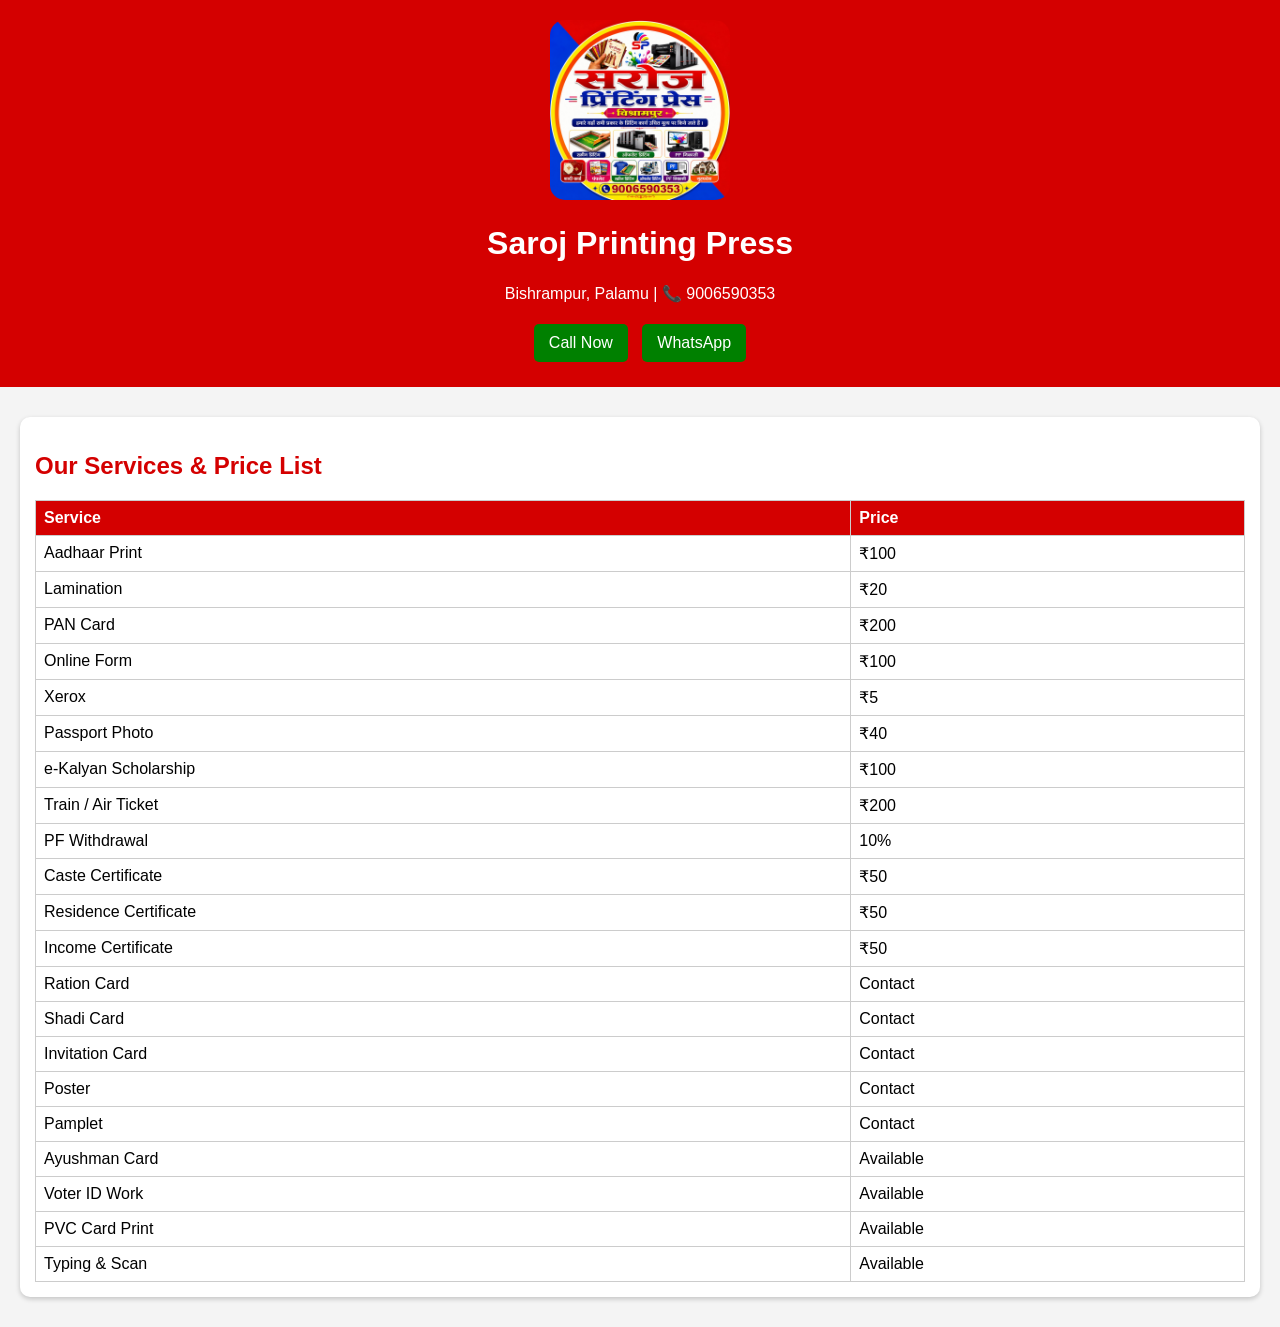
==== index.html @ 0d1f0d41 "Add files via upload" ====
<!DOCTYPE html>
<html>
<head>
<meta charset="UTF-8">
<meta name="viewport" content="width=device-width, initial-scale=1.0">
<title>Saroj Printing Press</title>
<style>
body{font-family:Arial;margin:0;background:#f4f4f4}
header{background:#d40000;color:white;text-align:center;padding:20px}
.logo{width:180px;border-radius:15px}
.container{padding:20px}
.card{background:white;padding:15px;border-radius:10px;margin:10px 0;box-shadow:0 2px 5px rgba(0,0,0,.2)}
h2{color:#d40000}
.btn{display:inline-block;padding:10px 15px;margin:5px;background:#008000;color:white;text-decoration:none;border-radius:5px}
table{width:100%;border-collapse:collapse}
th,td{border:1px solid #ccc;padding:8px;text-align:left}
th{background:#d40000;color:white}
</style>
</head>
<body>
<header>
<img src="logo.png" class="logo">
<h1>Saroj Printing Press</h1>
<p>Bishrampur, Palamu | 📞 9006590353</p>
<a class="btn" href="tel:9006590353">Call Now</a>
<a class="btn" href="https://wa.me/919006590353">WhatsApp</a>
</header>

<div class="container">
<div class="card">
<h2>Our Services & Price List</h2>
<table>
<tr><th>Service</th><th>Price</th></tr>
<tr><td>Aadhaar Print</td><td>₹100</td></tr>
<tr><td>Lamination</td><td>₹20</td></tr>
<tr><td>PAN Card</td><td>₹200</td></tr>
<tr><td>Online Form</td><td>₹100</td></tr>
<tr><td>Xerox</td><td>₹5</td></tr>
<tr><td>Passport Photo</td><td>₹40</td></tr>
<tr><td>e-Kalyan Scholarship</td><td>₹100</td></tr>
<tr><td>Train / Air Ticket</td><td>₹200</td></tr>
<tr><td>PF Withdrawal</td><td>10%</td></tr>
<tr><td>Caste Certificate</td><td>₹50</td></tr>
<tr><td>Residence Certificate</td><td>₹50</td></tr>
<tr><td>Income Certificate</td><td>₹50</td></tr>
<tr><td>Ration Card</td><td>Contact</td></tr>
<tr><td>Shadi Card</td><td>Contact</td></tr>
<tr><td>Invitation Card</td><td>Contact</td></tr>
<tr><td>Poster</td><td>Contact</td></tr>
<tr><td>Pamplet</td><td>Contact</td></tr>
<tr><td>Ayushman Card</td><td>Available</td></tr>
<tr><td>Voter ID Work</td><td>Available</td></tr>
<tr><td>PVC Card Print</td><td>Available</td></tr>
<tr><td>Typing & Scan</td><td>Available</td></tr>
</table>
</div>
</div>
</body>
</html>
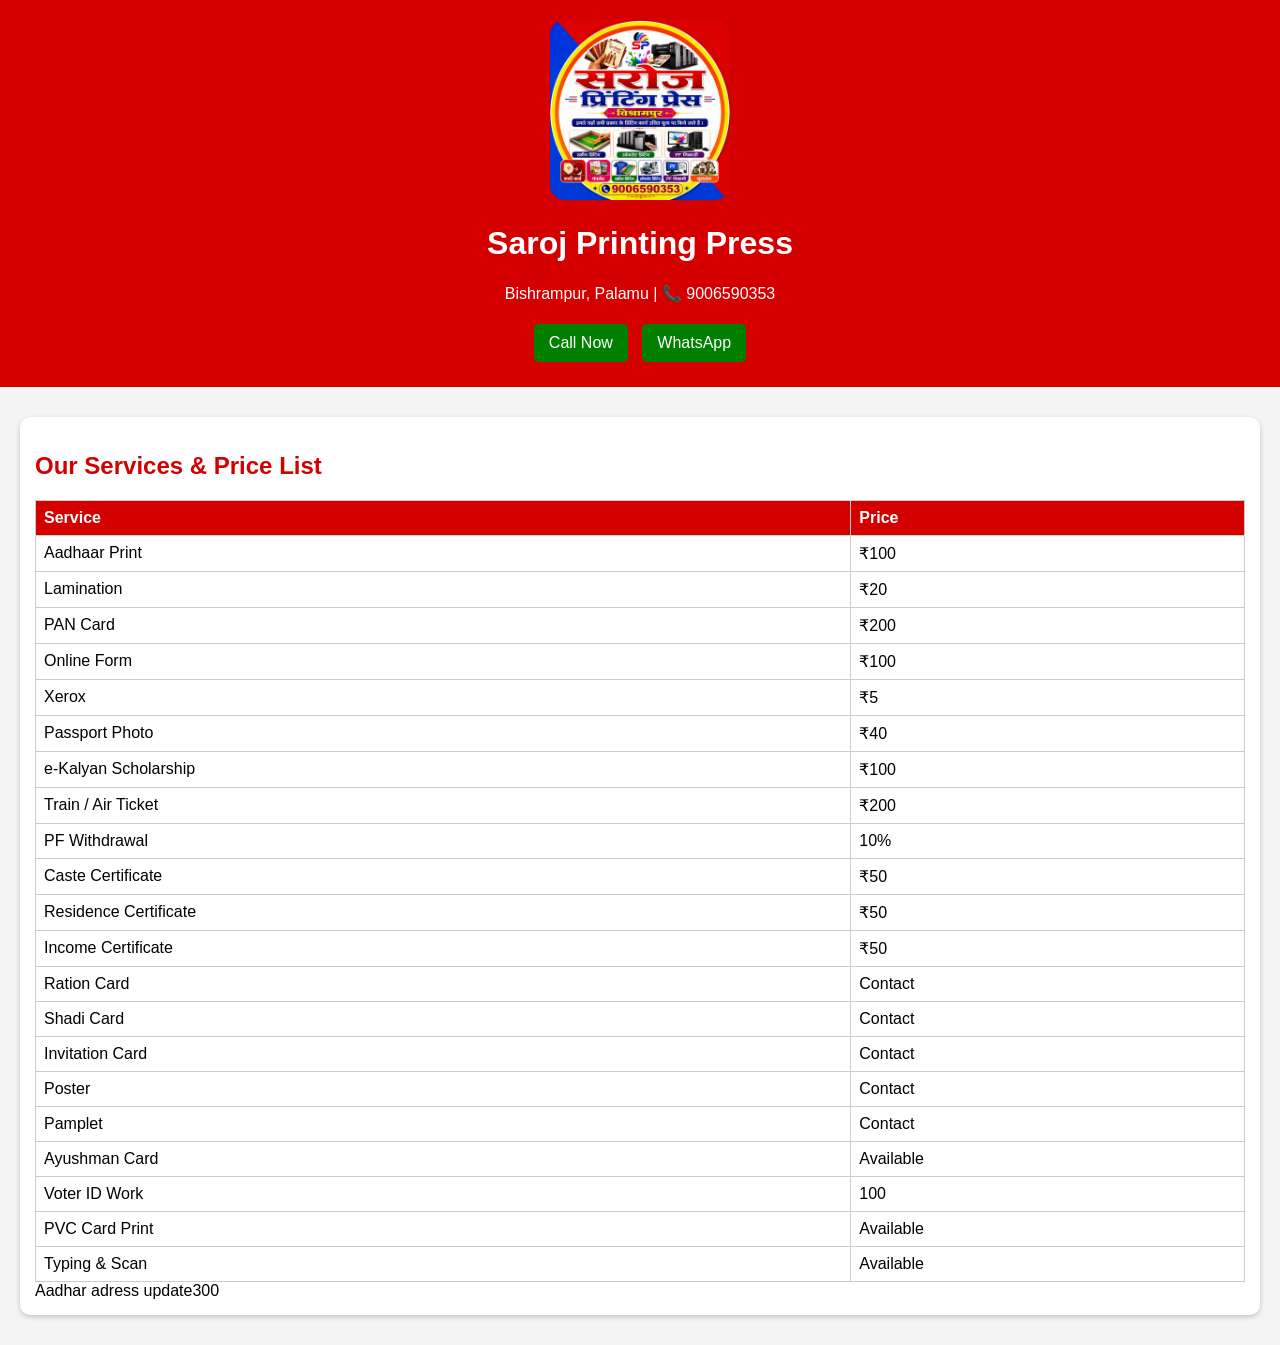
==== commit 76169184: "Update index.html" ====
--- a/index.html
+++ b/index.html
@@ -50,10 +50,10 @@
 <tr><td>Poster</td><td>Contact</td></tr>
 <tr><td>Pamplet</td><td>Contact</td></tr>
 <tr><td>Ayushman Card</td><td>Available</td></tr>
-<tr><td>Voter ID Work</td><td>Available</td></tr>
+<tr><td>Voter ID Work</td><td>100</td></tr>
 <tr><td>PVC Card Print</td><td>Available</td></tr>
 <tr><td>Typing & Scan</td><td>Available</td></tr>
-</table>
+</table>Aadhar adress update</td><td>300</td></tr> 
 </div>
 </div>
 </body>
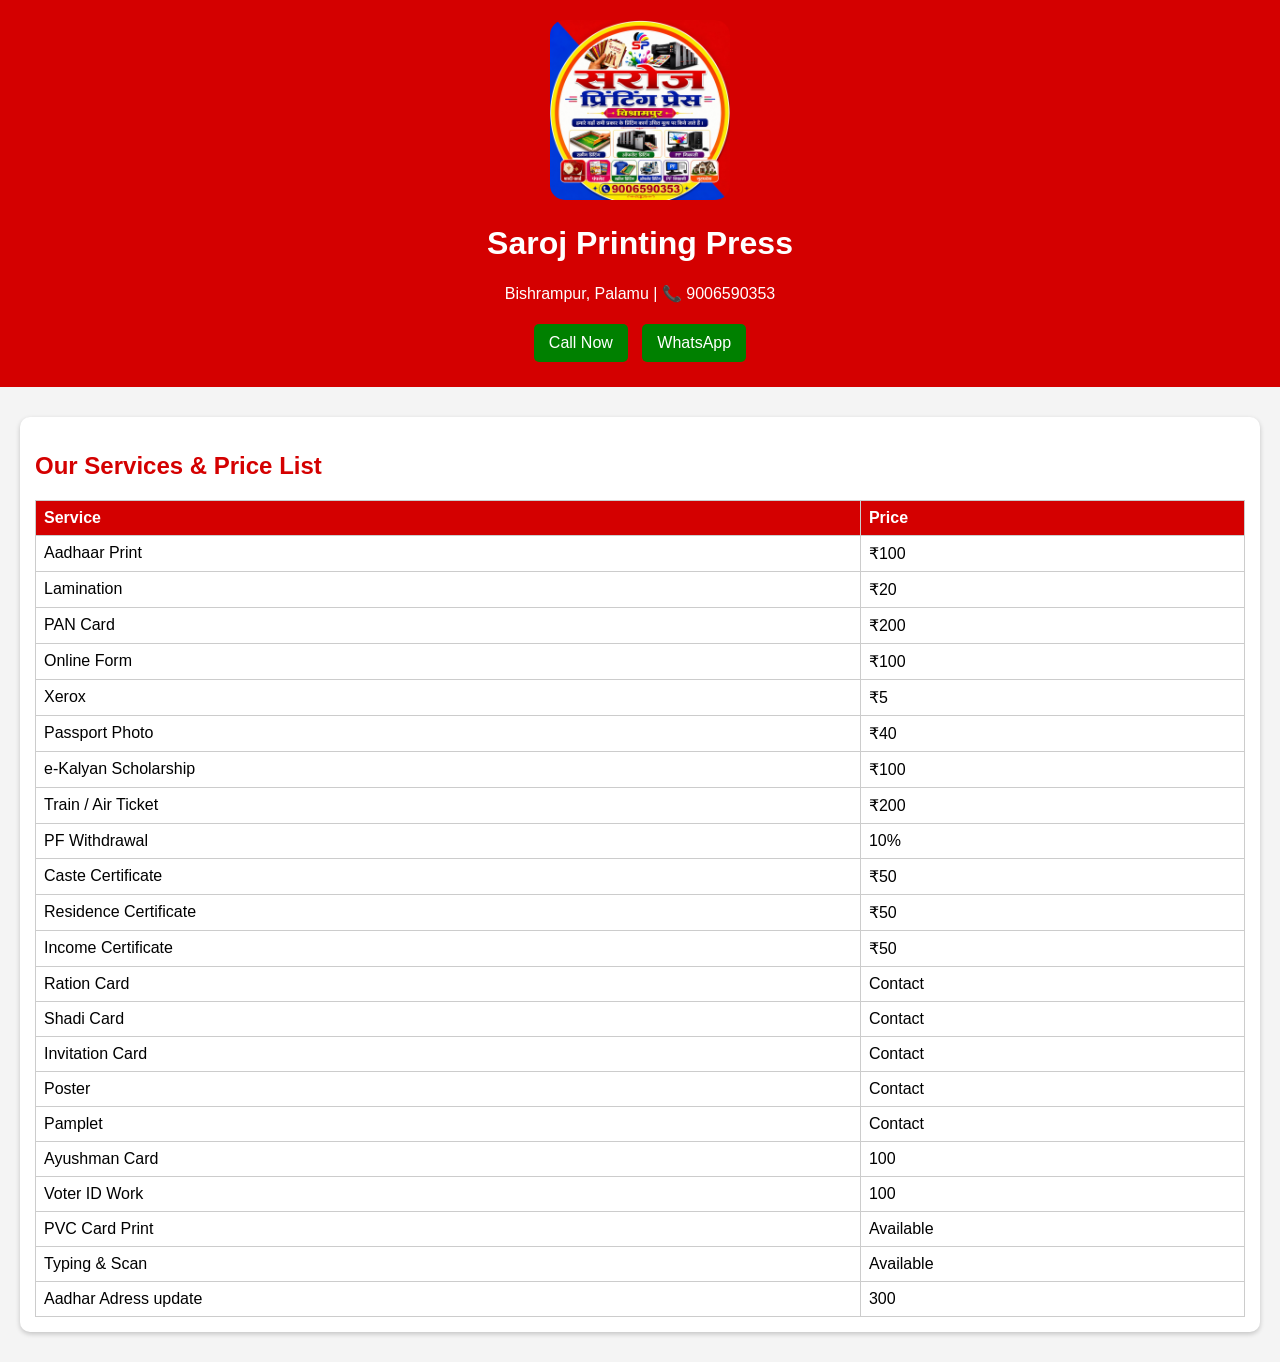
==== commit f1a7db66: "Update index.html" ====
--- a/index.html
+++ b/index.html
@@ -49,11 +49,11 @@
 <tr><td>Invitation Card</td><td>Contact</td></tr>
 <tr><td>Poster</td><td>Contact</td></tr>
 <tr><td>Pamplet</td><td>Contact</td></tr>
-<tr><td>Ayushman Card</td><td>Available</td></tr>
+<tr><td>Ayushman Card</td><td>100</td></tr>
 <tr><td>Voter ID Work</td><td>100</td></tr>
 <tr><td>PVC Card Print</td><td>Available</td></tr>
 <tr><td>Typing & Scan</td><td>Available</td></tr>
-</table>Aadhar adress update</td><td>300</td></tr> 
+<tr><td>Aadhar Adress update</td><td>300</td></tr> 
 </div>
 </div>
 </body>
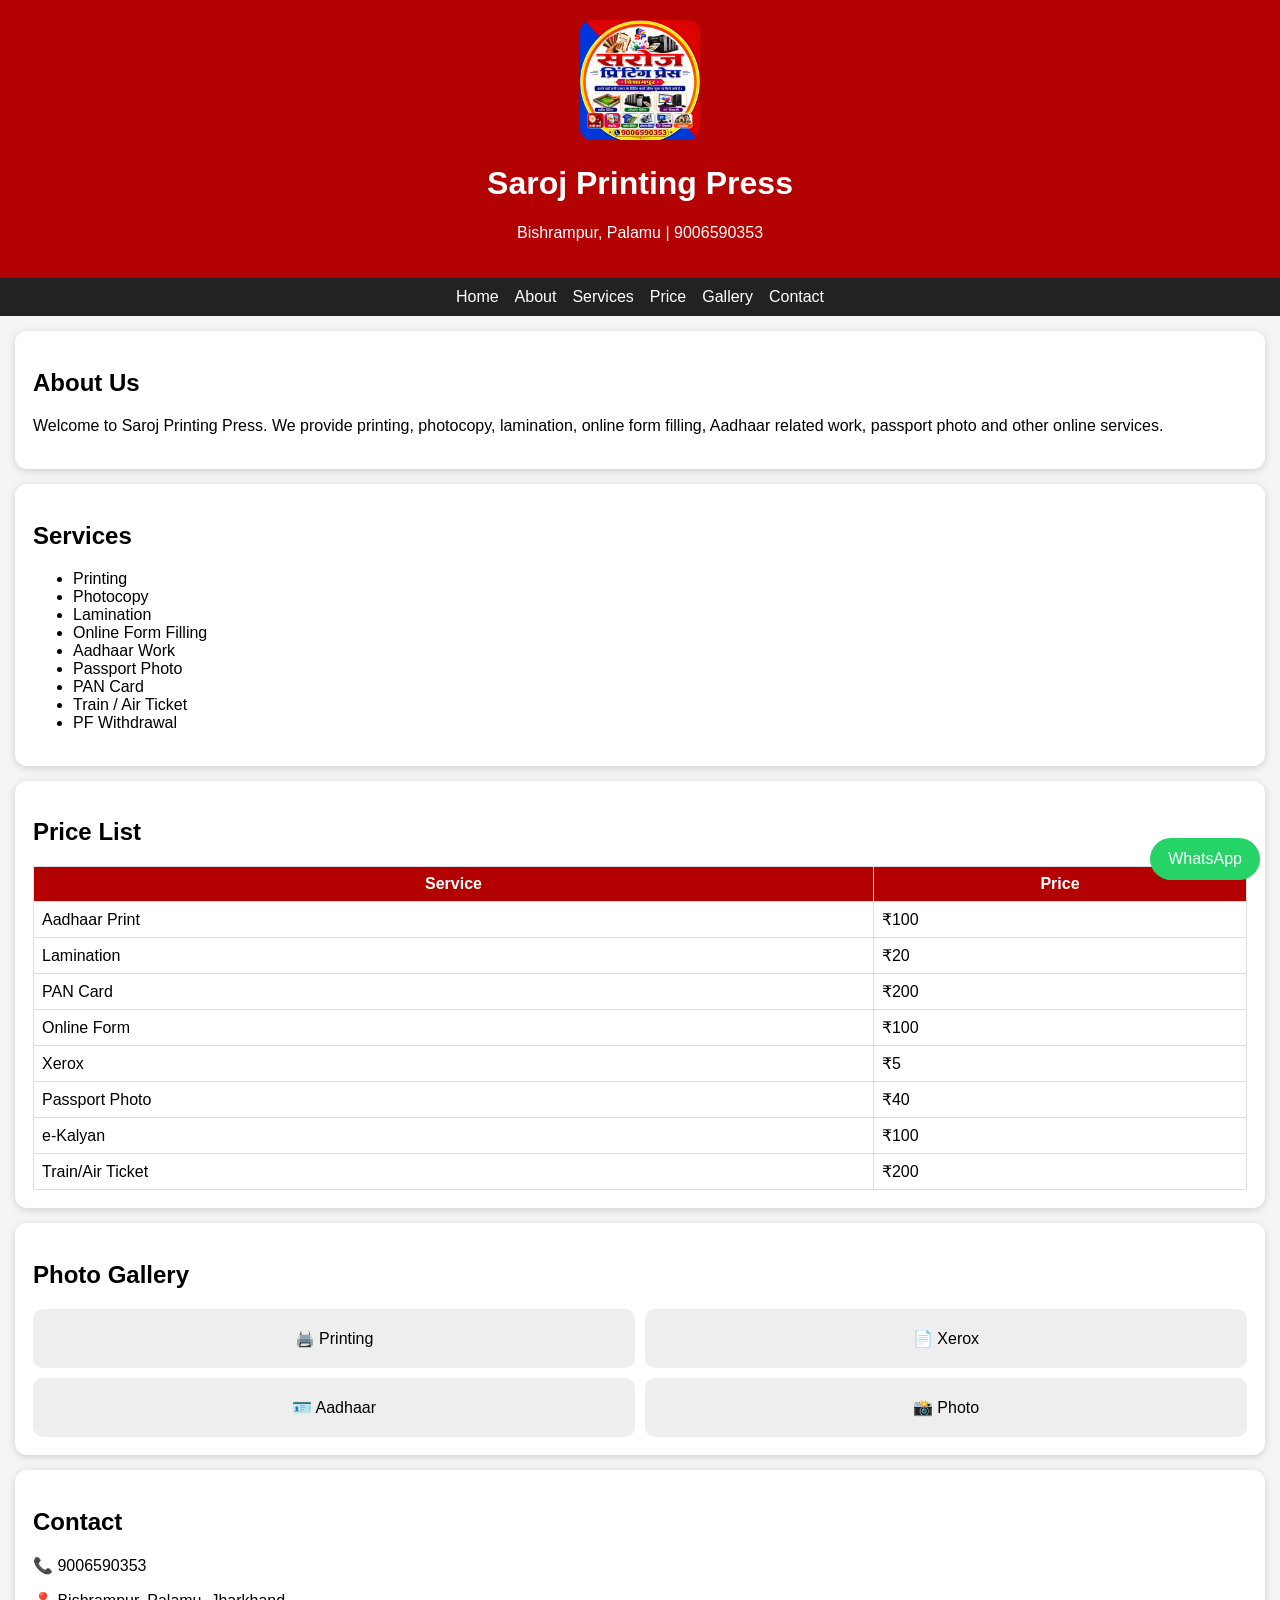
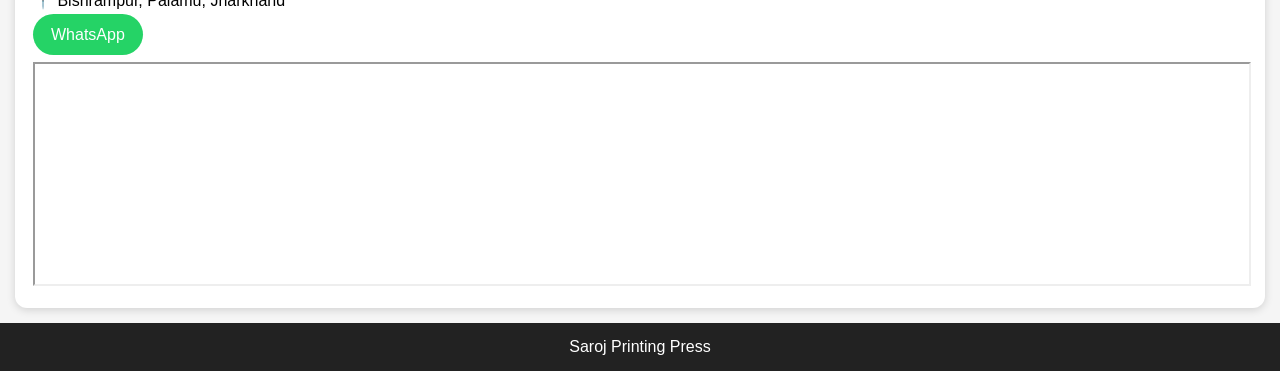
==== commit b5588ca9: "Add files via upload" ====
--- a/index.html
+++ b/index.html
@@ -1,60 +1,26 @@
-
 <!DOCTYPE html>
-<html>
-<head>
-<meta charset="UTF-8">
-<meta name="viewport" content="width=device-width, initial-scale=1.0">
+<html><head><meta charset="UTF-8"><meta name="viewport" content="width=device-width, initial-scale=1.0">
 <title>Saroj Printing Press</title>
 <style>
-body{font-family:Arial;margin:0;background:#f4f4f4}
-header{background:#d40000;color:white;text-align:center;padding:20px}
-.logo{width:180px;border-radius:15px}
-.container{padding:20px}
-.card{background:white;padding:15px;border-radius:10px;margin:10px 0;box-shadow:0 2px 5px rgba(0,0,0,.2)}
-h2{color:#d40000}
-.btn{display:inline-block;padding:10px 15px;margin:5px;background:#008000;color:white;text-decoration:none;border-radius:5px}
-table{width:100%;border-collapse:collapse}
-th,td{border:1px solid #ccc;padding:8px;text-align:left}
-th{background:#d40000;color:white}
-</style>
-</head>
-<body>
-<header>
-<img src="logo.png" class="logo">
-<h1>Saroj Printing Press</h1>
-<p>Bishrampur, Palamu | 📞 9006590353</p>
-<a class="btn" href="tel:9006590353">Call Now</a>
-<a class="btn" href="https://wa.me/919006590353">WhatsApp</a>
-</header>
-
-<div class="container">
-<div class="card">
-<h2>Our Services & Price List</h2>
-<table>
-<tr><th>Service</th><th>Price</th></tr>
-<tr><td>Aadhaar Print</td><td>₹100</td></tr>
-<tr><td>Lamination</td><td>₹20</td></tr>
-<tr><td>PAN Card</td><td>₹200</td></tr>
-<tr><td>Online Form</td><td>₹100</td></tr>
-<tr><td>Xerox</td><td>₹5</td></tr>
-<tr><td>Passport Photo</td><td>₹40</td></tr>
-<tr><td>e-Kalyan Scholarship</td><td>₹100</td></tr>
-<tr><td>Train / Air Ticket</td><td>₹200</td></tr>
-<tr><td>PF Withdrawal</td><td>10%</td></tr>
-<tr><td>Caste Certificate</td><td>₹50</td></tr>
-<tr><td>Residence Certificate</td><td>₹50</td></tr>
-<tr><td>Income Certificate</td><td>₹50</td></tr>
-<tr><td>Ration Card</td><td>Contact</td></tr>
-<tr><td>Shadi Card</td><td>Contact</td></tr>
-<tr><td>Invitation Card</td><td>Contact</td></tr>
-<tr><td>Poster</td><td>Contact</td></tr>
-<tr><td>Pamplet</td><td>Contact</td></tr>
-<tr><td>Ayushman Card</td><td>100</td></tr>
-<tr><td>Voter ID Work</td><td>100</td></tr>
-<tr><td>PVC Card Print</td><td>Available</td></tr>
-<tr><td>Typing & Scan</td><td>Available</td></tr>
-<tr><td>Aadhar Adress update</td><td>300</td></tr> 
-</div>
-</div>
-</body>
-</html>
+body{font-family:Arial;margin:0;background:#f5f5f5}header{background:#b30000;color:#fff;text-align:center;padding:20px}
+header img{width:120px;border-radius:12px}nav{background:#222;padding:10px;text-align:center}
+nav a{color:#fff;text-decoration:none;margin:8px}.card{background:#fff;padding:18px;border-radius:12px;margin:15px;box-shadow:0 2px 8px rgba(0,0,0,.15)}
+table{width:100%;border-collapse:collapse}th,td{border:1px solid #ddd;padding:8px}th{background:#b30000;color:#fff}
+.gallery{display:grid;grid-template-columns:repeat(2,1fr);gap:10px}.gallery div{background:#eee;padding:20px;border-radius:10px;text-align:center}
+.btn,.float{background:#25D366;color:#fff;text-decoration:none;padding:12px 18px;border-radius:25px}.float{position:fixed;right:20px;bottom:20px}
+footer{background:#222;color:#fff;text-align:center;padding:15px}
+</style></head><body>
+<header><img src="logo.png"><h1>Saroj Printing Press</h1><p>Bishrampur, Palamu | 9006590353</p></header>
+<nav><a href="#home">Home</a><a href="#about">About</a><a href="#services">Services</a><a href="#price">Price</a><a href="#gallery">Gallery</a><a href="#contact">Contact</a></nav>
+<div class="card" id="about"><h2>About Us</h2><p>Welcome to Saroj Printing Press. We provide printing, photocopy, lamination, online form filling, Aadhaar related work, passport photo and other online services.</p></div>
+<div class="card" id="services"><h2>Services</h2><ul><li>Printing</li><li>Photocopy</li><li>Lamination</li><li>Online Form Filling</li><li>Aadhaar Work</li><li>Passport Photo</li><li>PAN Card</li><li>Train / Air Ticket</li><li>PF Withdrawal</li></ul></div>
+<div class="card" id="price"><h2>Price List</h2>
+<table><tr><th>Service</th><th>Price</th></tr>
+<tr><td>Aadhaar Print</td><td>₹100</td></tr><tr><td>Lamination</td><td>₹20</td></tr>
+<tr><td>PAN Card</td><td>₹200</td></tr><tr><td>Online Form</td><td>₹100</td></tr>
+<tr><td>Xerox</td><td>₹5</td></tr><tr><td>Passport Photo</td><td>₹40</td></tr>
+<tr><td>e-Kalyan</td><td>₹100</td></tr><tr><td>Train/Air Ticket</td><td>₹200</td></tr></table></div>
+<div class="card" id="gallery"><h2>Photo Gallery</h2><div class="gallery"><div>🖨️ Printing</div><div>📄 Xerox</div><div>🪪 Aadhaar</div><div>📸 Photo</div></div></div>
+<div class="card" id="contact"><h2>Contact</h2><p>📞 9006590353</p><p>📍 Bishrampur, Palamu, Jharkhand</p><a class="btn" href="https://wa.me/919006590353">WhatsApp</a><br><br><iframe src="https://maps.google.com/maps?q=Bishrampur%20Palamu&t=&z=13&ie=UTF8&iwloc=&output=embed" width="100%" height="220"></iframe></div>
+<a class="float" href="https://wa.me/919006590353">WhatsApp</a>
+<footer>Saroj Printing Press</footer></body></html>
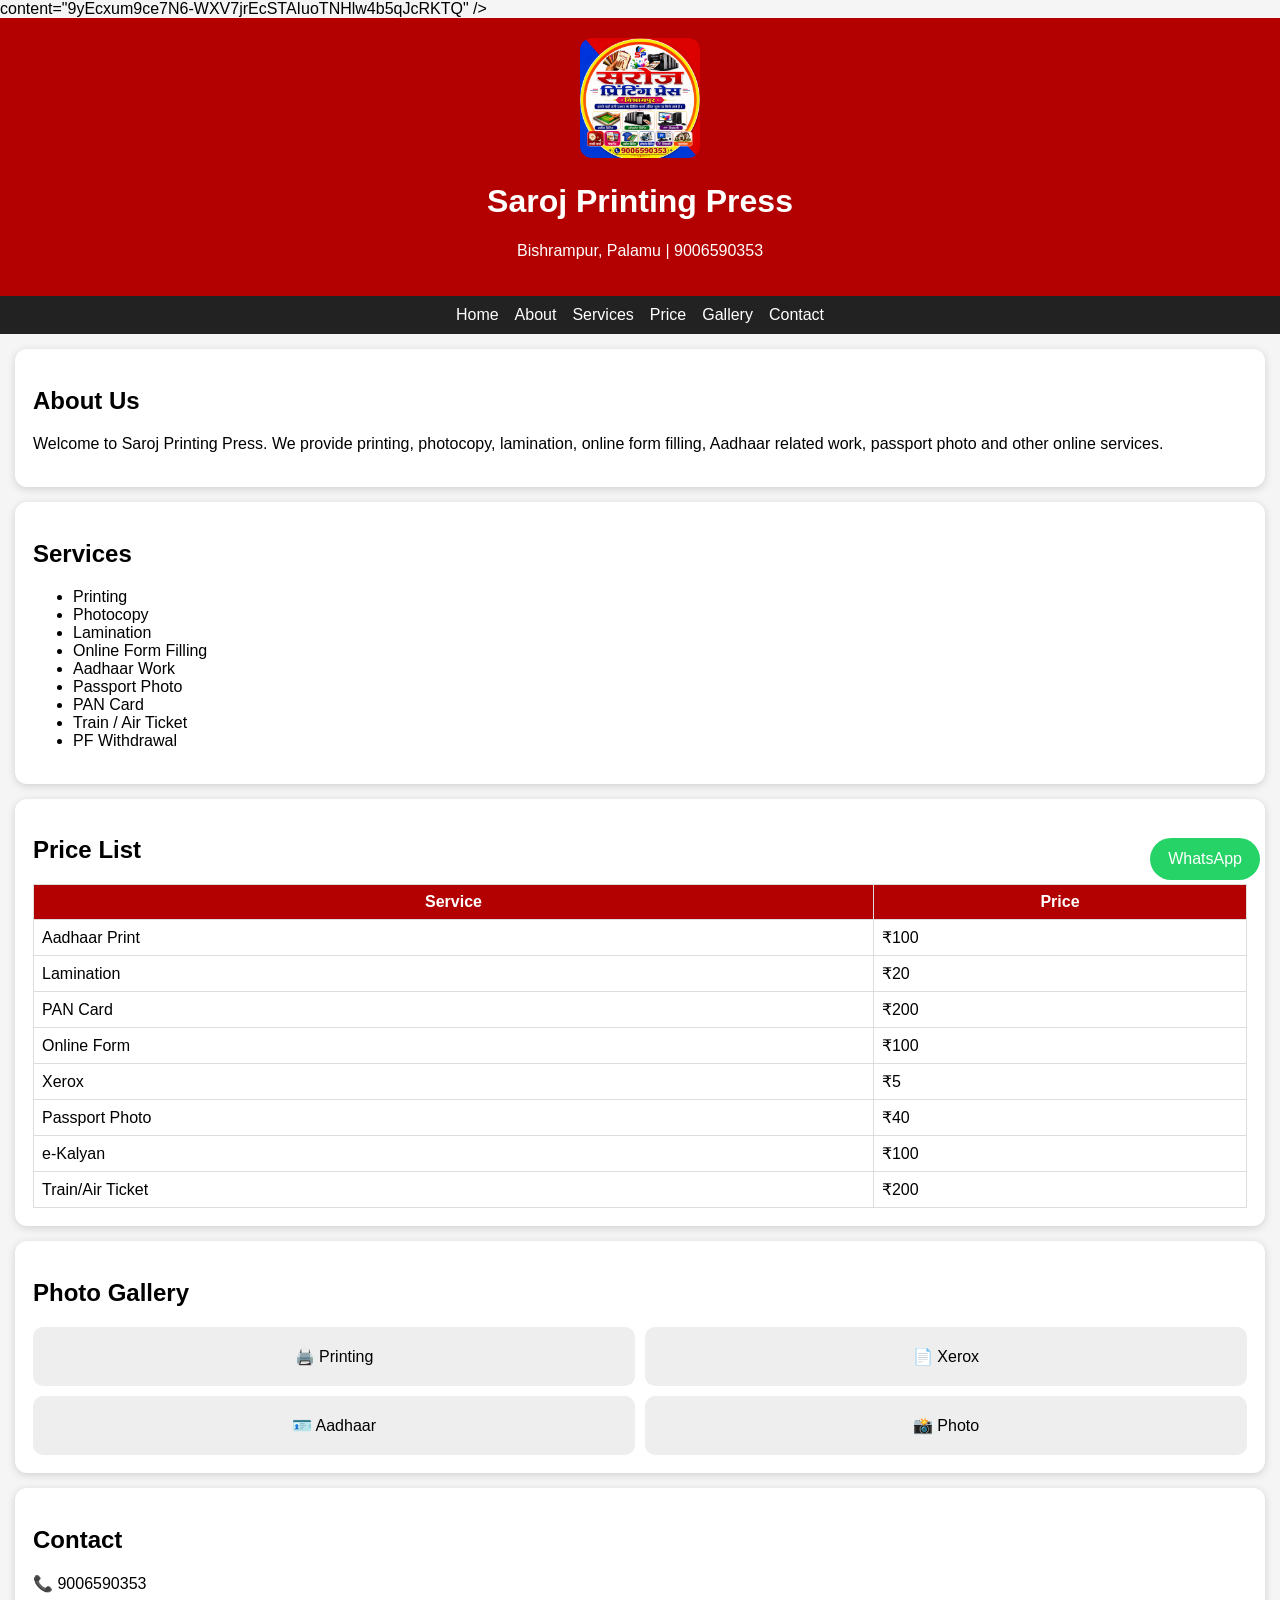
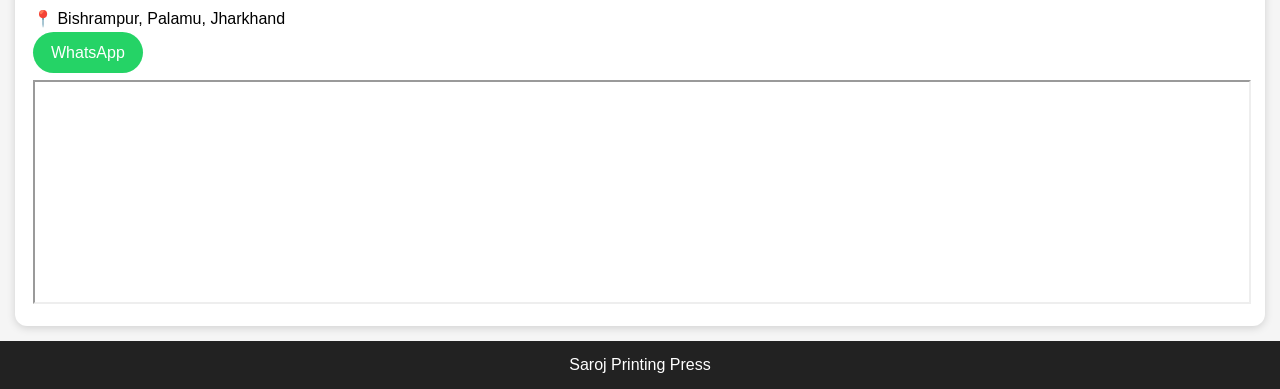
==== commit b04dff64: "Update index.html" ====
--- a/index.html
+++ b/index.html
@@ -1,5 +1,11 @@
 <!DOCTYPE html>
-<html><head><meta charset="UTF-8"><meta name="viewport" content="width=device-width, initial-scale=1.0">
+<html><head><meta name="google-site-verification"
+              <meta name="title" content="Saroj Printing Press - Printing & Online Services Bishrampur Palamu">
+<meta name="description" content="Saroj Printing Press Bishrampur Palamu - Printing, Xerox, Lamination, Aadhaar Work, Passport Photo, Online Form, Ticket Booking and Online Services. Contact 9006590353">
+<meta name="keywords" content="Saroj Printing Press, Bishrampur, Palamu, Printing, Xerox, Lamination, Aadhaar, Online Form, Passport Photo, Ticket Booking">
+<meta name="author" content="Saroj Printing Press">
+<meta name="robots" content="index, follow">
+<meta name="viewport" content="width=device-width, initial-scale=1.0">content="9yEcxum9ce7N6-WXV7jrEcSTAIuoTNHlw4b5qJcRKTQ" /><meta charset="UTF-8"><meta name="viewport" content="width=device-width, initial-scale=1.0">
 <title>Saroj Printing Press</title>
 <style>
 body{font-family:Arial;margin:0;background:#f5f5f5}header{background:#b30000;color:#fff;text-align:center;padding:20px}
@@ -23,4 +29,4 @@
 <div class="card" id="gallery"><h2>Photo Gallery</h2><div class="gallery"><div>🖨️ Printing</div><div>📄 Xerox</div><div>🪪 Aadhaar</div><div>📸 Photo</div></div></div>
 <div class="card" id="contact"><h2>Contact</h2><p>📞 9006590353</p><p>📍 Bishrampur, Palamu, Jharkhand</p><a class="btn" href="https://wa.me/919006590353">WhatsApp</a><br><br><iframe src="https://maps.google.com/maps?q=Bishrampur%20Palamu&t=&z=13&ie=UTF8&iwloc=&output=embed" width="100%" height="220"></iframe></div>
 <a class="float" href="https://wa.me/919006590353">WhatsApp</a>
-<footer>Saroj Printing Press</footer></body></html>+<footer>Saroj Printing Press</footer></body></html>
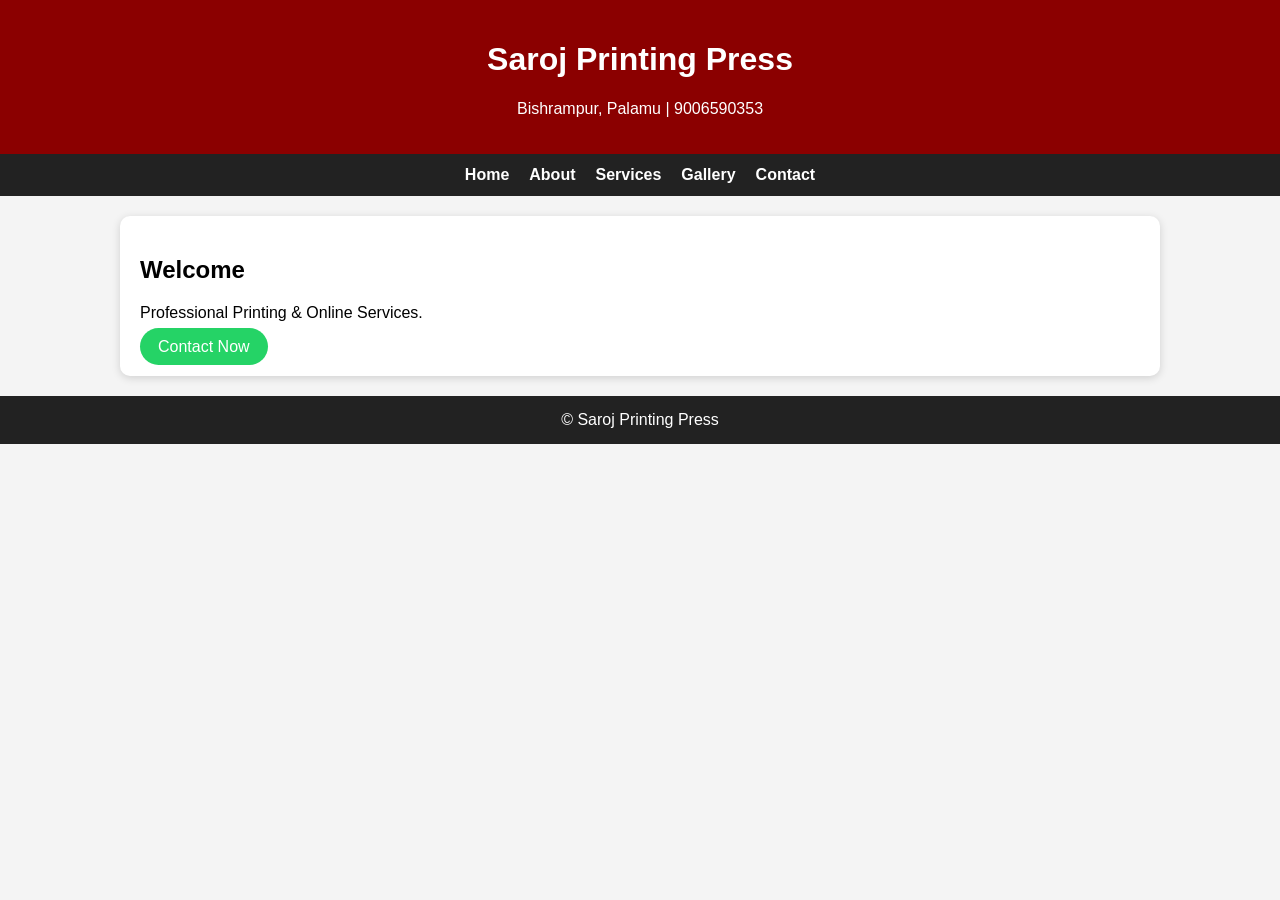
==== commit eff27156: "Add files via upload" ====
--- a/index.html
+++ b/index.html
@@ -1,32 +1 @@
-<!DOCTYPE html>
-<html><head><meta name="google-site-verification"
-              <meta name="title" content="Saroj Printing Press - Printing & Online Services Bishrampur Palamu">
-<meta name="description" content="Saroj Printing Press Bishrampur Palamu - Printing, Xerox, Lamination, Aadhaar Work, Passport Photo, Online Form, Ticket Booking and Online Services. Contact 9006590353">
-<meta name="keywords" content="Saroj Printing Press, Bishrampur, Palamu, Printing, Xerox, Lamination, Aadhaar, Online Form, Passport Photo, Ticket Booking">
-<meta name="author" content="Saroj Printing Press">
-<meta name="robots" content="index, follow">
-<meta name="viewport" content="width=device-width, initial-scale=1.0">content="9yEcxum9ce7N6-WXV7jrEcSTAIuoTNHlw4b5qJcRKTQ" /><meta charset="UTF-8"><meta name="viewport" content="width=device-width, initial-scale=1.0">
-<title>Saroj Printing Press</title>
-<style>
-body{font-family:Arial;margin:0;background:#f5f5f5}header{background:#b30000;color:#fff;text-align:center;padding:20px}
-header img{width:120px;border-radius:12px}nav{background:#222;padding:10px;text-align:center}
-nav a{color:#fff;text-decoration:none;margin:8px}.card{background:#fff;padding:18px;border-radius:12px;margin:15px;box-shadow:0 2px 8px rgba(0,0,0,.15)}
-table{width:100%;border-collapse:collapse}th,td{border:1px solid #ddd;padding:8px}th{background:#b30000;color:#fff}
-.gallery{display:grid;grid-template-columns:repeat(2,1fr);gap:10px}.gallery div{background:#eee;padding:20px;border-radius:10px;text-align:center}
-.btn,.float{background:#25D366;color:#fff;text-decoration:none;padding:12px 18px;border-radius:25px}.float{position:fixed;right:20px;bottom:20px}
-footer{background:#222;color:#fff;text-align:center;padding:15px}
-</style></head><body>
-<header><img src="logo.png"><h1>Saroj Printing Press</h1><p>Bishrampur, Palamu | 9006590353</p></header>
-<nav><a href="#home">Home</a><a href="#about">About</a><a href="#services">Services</a><a href="#price">Price</a><a href="#gallery">Gallery</a><a href="#contact">Contact</a></nav>
-<div class="card" id="about"><h2>About Us</h2><p>Welcome to Saroj Printing Press. We provide printing, photocopy, lamination, online form filling, Aadhaar related work, passport photo and other online services.</p></div>
-<div class="card" id="services"><h2>Services</h2><ul><li>Printing</li><li>Photocopy</li><li>Lamination</li><li>Online Form Filling</li><li>Aadhaar Work</li><li>Passport Photo</li><li>PAN Card</li><li>Train / Air Ticket</li><li>PF Withdrawal</li></ul></div>
-<div class="card" id="price"><h2>Price List</h2>
-<table><tr><th>Service</th><th>Price</th></tr>
-<tr><td>Aadhaar Print</td><td>₹100</td></tr><tr><td>Lamination</td><td>₹20</td></tr>
-<tr><td>PAN Card</td><td>₹200</td></tr><tr><td>Online Form</td><td>₹100</td></tr>
-<tr><td>Xerox</td><td>₹5</td></tr><tr><td>Passport Photo</td><td>₹40</td></tr>
-<tr><td>e-Kalyan</td><td>₹100</td></tr><tr><td>Train/Air Ticket</td><td>₹200</td></tr></table></div>
-<div class="card" id="gallery"><h2>Photo Gallery</h2><div class="gallery"><div>🖨️ Printing</div><div>📄 Xerox</div><div>🪪 Aadhaar</div><div>📸 Photo</div></div></div>
-<div class="card" id="contact"><h2>Contact</h2><p>📞 9006590353</p><p>📍 Bishrampur, Palamu, Jharkhand</p><a class="btn" href="https://wa.me/919006590353">WhatsApp</a><br><br><iframe src="https://maps.google.com/maps?q=Bishrampur%20Palamu&t=&z=13&ie=UTF8&iwloc=&output=embed" width="100%" height="220"></iframe></div>
-<a class="float" href="https://wa.me/919006590353">WhatsApp</a>
-<footer>Saroj Printing Press</footer></body></html>
+<html><head><title>Home</title><link rel='stylesheet' href='style.css'></head><body><header><h1>Saroj Printing Press</h1><p>Bishrampur, Palamu | 9006590353</p></header><nav><a href='index.html'>Home</a><a href='about.html'>About</a><a href='services.html'>Services</a><a href='gallery.html'>Gallery</a><a href='contact.html'>Contact</a></nav><div class='card'><h2>Welcome</h2><p>Professional Printing & Online Services.</p><a class='btn' href='contact.html'>Contact Now</a></div><footer>© Saroj Printing Press</footer></body></html>
--- a/style.css
+++ b/style.css
@@ -0,0 +1,8 @@
+
+body{font-family:Arial,sans-serif;margin:0;background:#f4f4f4}
+header{background:#8b0000;color:white;padding:20px;text-align:center}
+nav{background:#222;padding:12px;text-align:center}
+nav a{color:white;text-decoration:none;margin:10px;font-weight:bold}
+.card{max-width:1000px;margin:20px auto;background:white;padding:20px;border-radius:10px;box-shadow:0 2px 8px rgba(0,0,0,.15)}
+.btn{background:#25D366;color:white;padding:10px 18px;text-decoration:none;border-radius:25px}
+footer{background:#222;color:white;text-align:center;padding:15px;margin-top:20px}
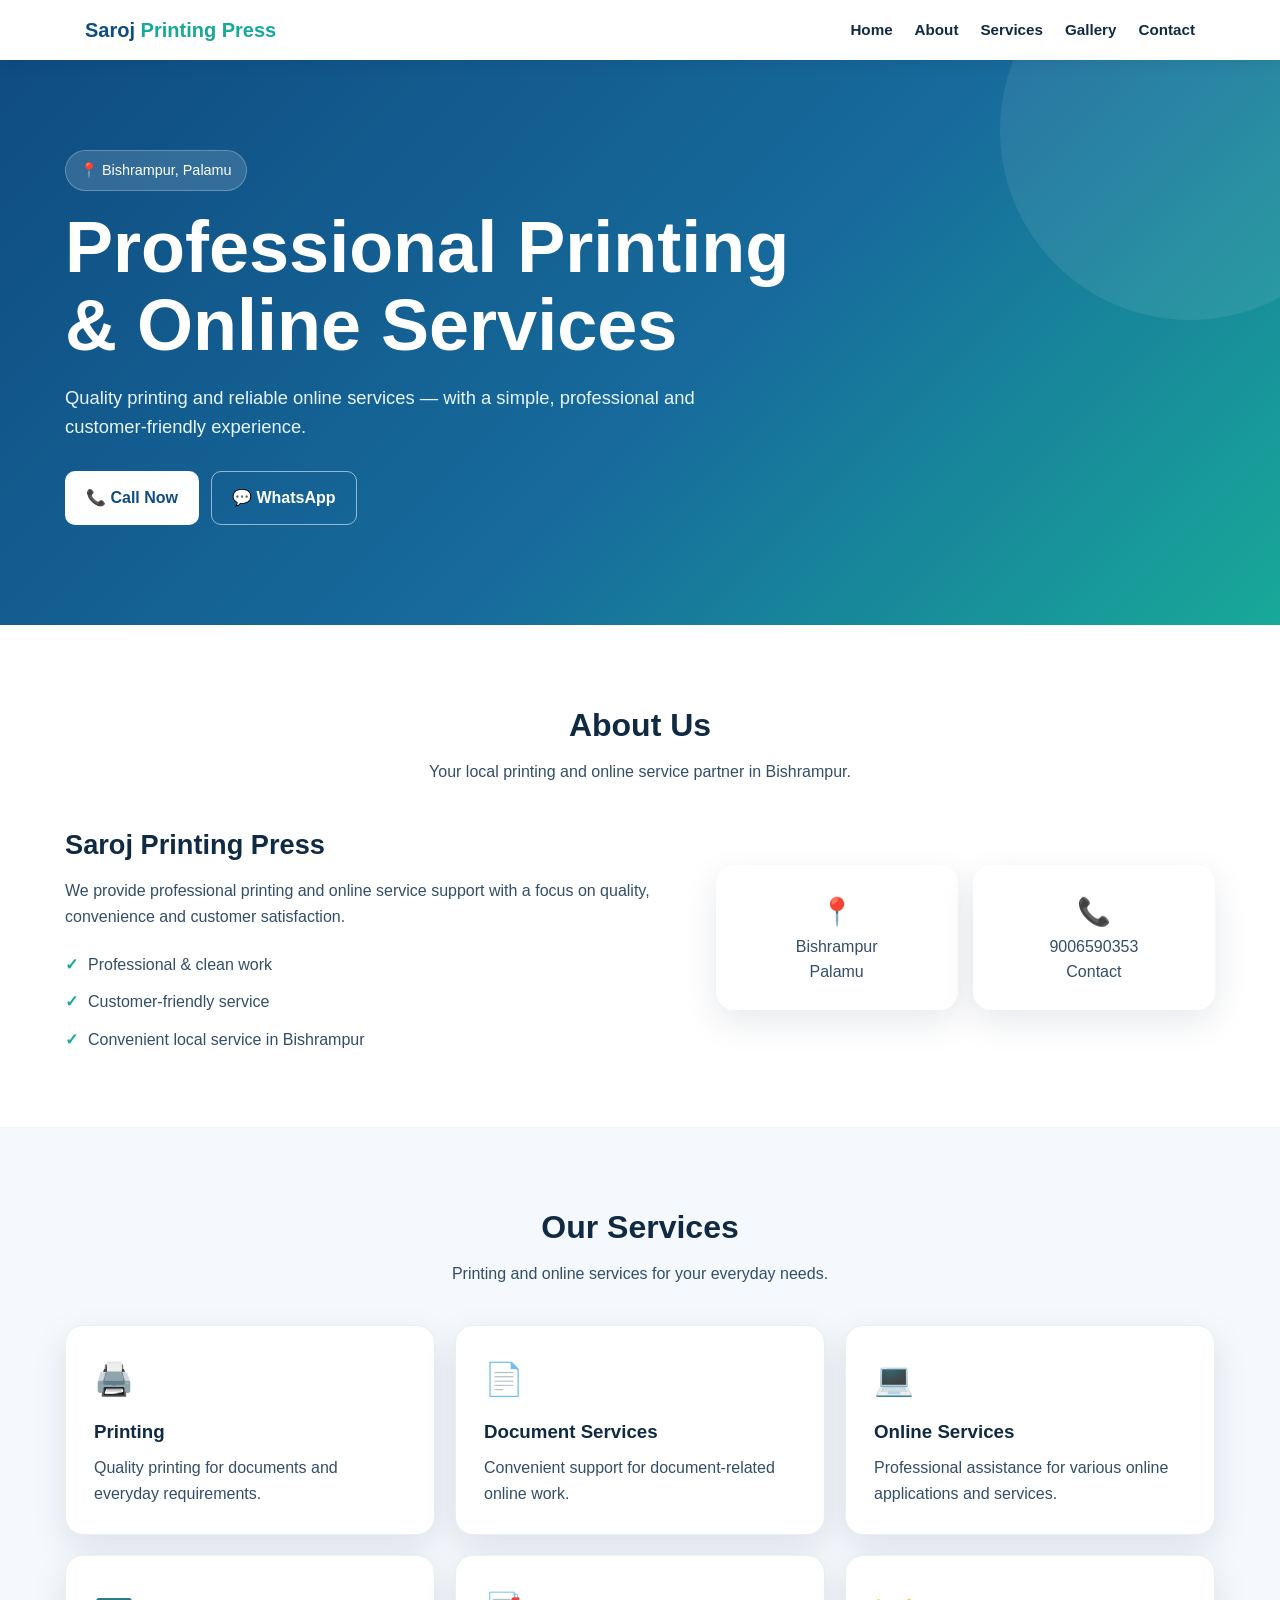
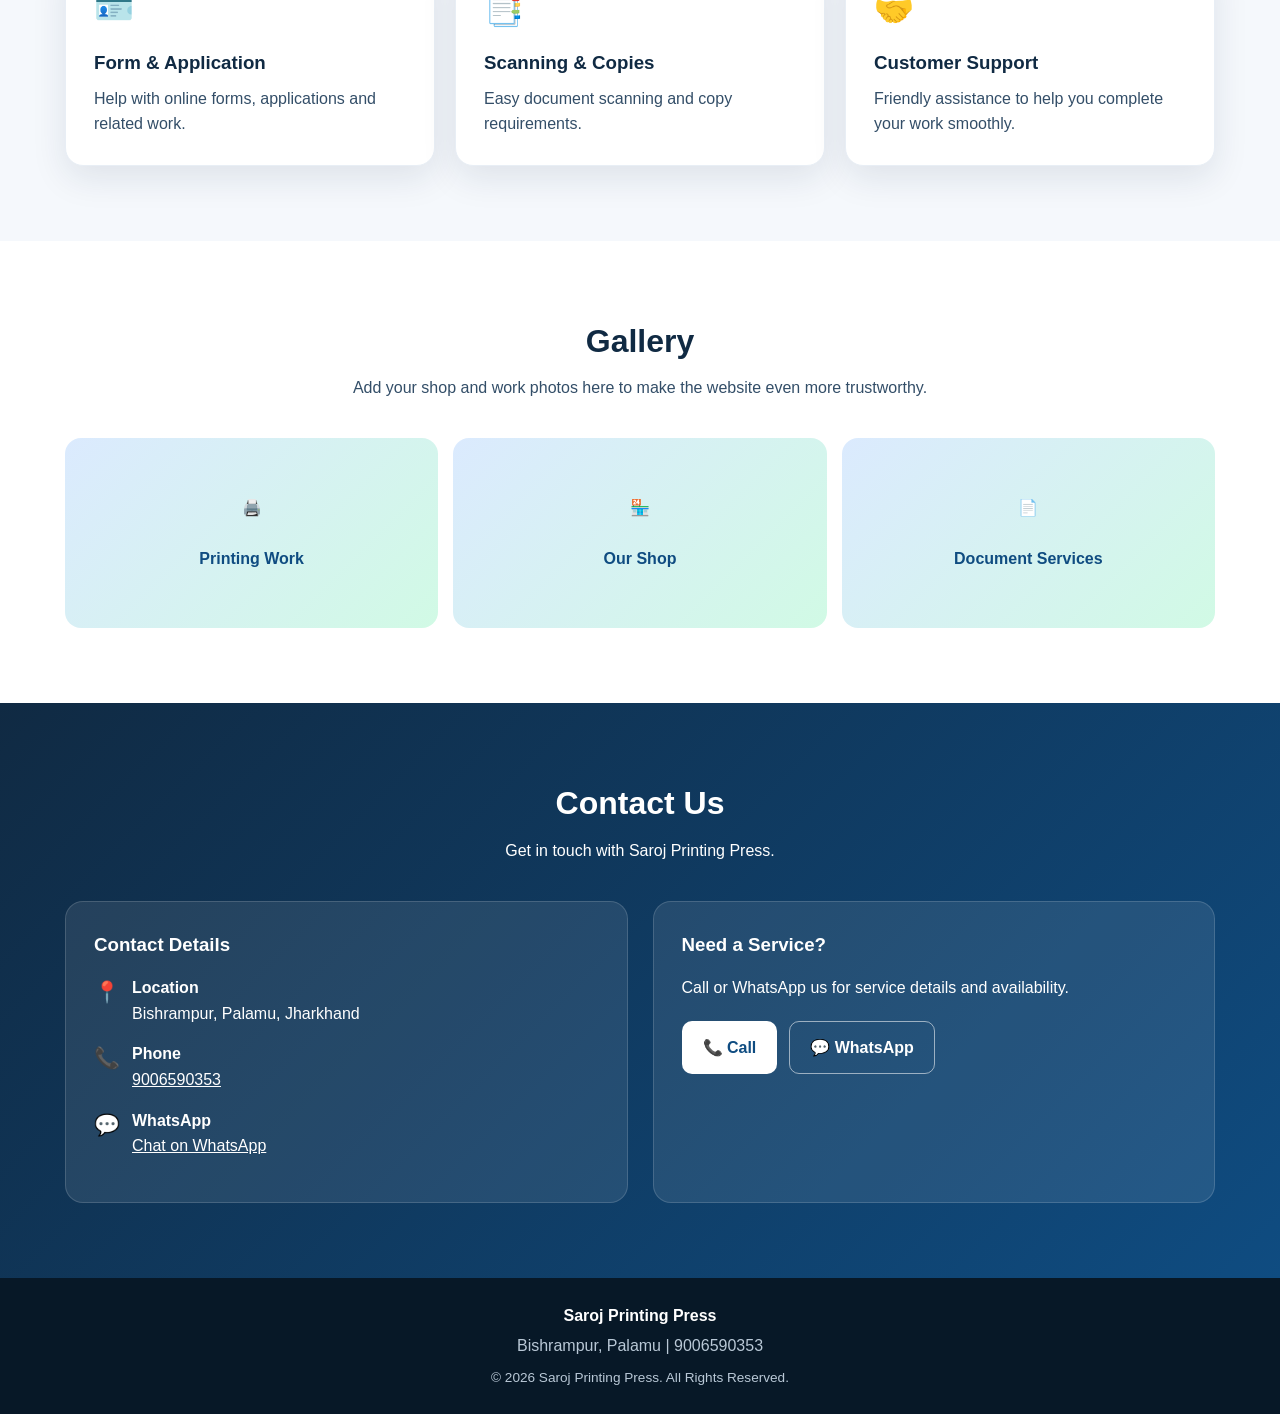
==== commit f0835a31: "Add files via upload" ====
--- a/index.html
+++ b/index.html
@@ -1 +1,144 @@
-<html><head><title>Home</title><link rel='stylesheet' href='style.css'></head><body><header><h1>Saroj Printing Press</h1><p>Bishrampur, Palamu | 9006590353</p></header><nav><a href='index.html'>Home</a><a href='about.html'>About</a><a href='services.html'>Services</a><a href='gallery.html'>Gallery</a><a href='contact.html'>Contact</a></nav><div class='card'><h2>Welcome</h2><p>Professional Printing & Online Services.</p><a class='btn' href='contact.html'>Contact Now</a></div><footer>© Saroj Printing Press</footer></body></html>+<!DOCTYPE html>
+<html lang="en">
+<head>
+<meta charset="UTF-8">
+<meta name="viewport" content="width=device-width, initial-scale=1.0">
+<meta name="description" content="Saroj Printing Press - Professional Printing & Online Services in Bishrampur, Palamu.">
+<title>Saroj Printing Press | Bishrampur, Palamu</title>
+<style>
+:root{--primary:#0f4c81;--secondary:#18a999;--dark:#102a43;--light:#f5f8fc;--white:#fff;--text:#334e68;--shadow:0 12px 35px rgba(16,42,67,.10)}
+*{box-sizing:border-box;margin:0;padding:0;scroll-behavior:smooth}
+body{font-family:Arial,Helvetica,sans-serif;color:var(--text);background:var(--light);line-height:1.6}
+a{text-decoration:none;color:inherit}
+header{position:sticky;top:0;z-index:100;background:rgba(255,255,255,.96);box-shadow:0 2px 15px rgba(0,0,0,.08);backdrop-filter:blur(10px)}
+.nav{max-width:1150px;margin:auto;display:flex;align-items:center;justify-content:space-between;padding:14px 20px}
+.logo{font-size:1.25rem;font-weight:800;color:var(--primary)} .logo span{color:var(--secondary)}
+nav{display:flex;gap:22px;align-items:center} nav a{font-weight:600;font-size:.95rem;color:var(--dark)} nav a:hover{color:var(--secondary)}
+.menu{display:none;font-size:1.6rem;cursor:pointer}
+.hero{background:linear-gradient(135deg,#0f4c81 0%,#176b9c 55%,#18a999 100%);color:white;padding:90px 20px 100px;position:relative;overflow:hidden}
+.hero:after{content:"";position:absolute;width:380px;height:380px;border-radius:50%;background:rgba(255,255,255,.08);right:-100px;top:-120px}
+.hero-inner{max-width:1150px;margin:auto;position:relative;z-index:2}
+.badge{display:inline-block;background:rgba(255,255,255,.14);border:1px solid rgba(255,255,255,.25);padding:8px 14px;border-radius:50px;font-size:.9rem;margin-bottom:18px}
+h1{font-size:clamp(2.2rem,6vw,4.5rem);line-height:1.08;max-width:780px;margin-bottom:18px}
+.hero p{font-size:1.15rem;max-width:650px;color:#e7f5ff;margin-bottom:30px}
+.buttons{display:flex;gap:12px;flex-wrap:wrap}
+.btn{display:inline-flex;align-items:center;justify-content:center;padding:13px 20px;border-radius:10px;font-weight:700;transition:.25s;border:1px solid transparent}
+.btn:hover{transform:translateY(-2px)}
+.btn-white{background:white;color:var(--primary)} .btn-outline{border-color:rgba(255,255,255,.55);color:white}
+section{padding:75px 20px}.container{max-width:1150px;margin:auto}
+.section-head{text-align:center;margin-bottom:38px}.section-head h2{font-size:2rem;color:var(--dark);margin-bottom:8px}.section-head p{max-width:650px;margin:auto}
+.about{background:white}.about-grid{display:grid;grid-template-columns:1.1fr .9fr;gap:40px;align-items:center}
+.about-card{background:linear-gradient(145deg,#eef7ff,#fff);padding:32px;border-radius:20px;box-shadow:var(--shadow)}
+.about-card h3{color:var(--primary);margin-bottom:10px;font-size:1.5rem}
+.checks{display:grid;gap:12px;margin-top:22px}.check{display:flex;gap:10px;align-items:flex-start}.check b{color:var(--secondary)}
+.stats{display:grid;grid-template-columns:repeat(2,1fr);gap:15px}.stat{padding:25px;background:white;border-radius:18px;text-align:center;box-shadow:var(--shadow)}.stat strong{display:block;font-size:1.7rem;color:var(--primary)}
+.services{background:var(--light)}.cards{display:grid;grid-template-columns:repeat(3,1fr);gap:20px}
+.card{background:white;padding:28px;border-radius:18px;box-shadow:var(--shadow);transition:.25s;border:1px solid #e8eef5}.card:hover{transform:translateY(-5px)}.icon{font-size:2rem;margin-bottom:12px}.card h3{color:var(--dark);margin-bottom:8px}
+.gallery{background:white}.gallery-grid{display:grid;grid-template-columns:repeat(3,1fr);gap:15px}.photo{min-height:190px;border-radius:16px;background:linear-gradient(135deg,#dbeafe,#d1fae5);display:flex;align-items:center;justify-content:center;color:var(--primary);font-weight:800;text-align:center;padding:20px}
+.contact{background:linear-gradient(135deg,#102a43,#0f4c81);color:white}.contact .section-head h2{color:white}.contact-grid{display:grid;grid-template-columns:1fr 1fr;gap:25px}.contact-box{background:rgba(255,255,255,.09);padding:28px;border:1px solid rgba(255,255,255,.15);border-radius:18px}.contact-box h3{margin-bottom:15px}.contact-row{display:flex;gap:12px;margin:15px 0}.contact-row .emoji{font-size:1.3rem}.contact-row a{text-decoration:underline}
+footer{background:#071827;color:#b9c8d6;text-align:center;padding:25px 20px}.footer-name{font-weight:800;color:white;margin-bottom:5px}
+@media(max-width:800px){nav{display:none;position:absolute;left:0;right:0;top:66px;background:white;flex-direction:column;padding:18px;box-shadow:0 8px 20px rgba(0,0,0,.08)}nav.show{display:flex}.menu{display:block}.about-grid,.contact-grid{grid-template-columns:1fr}.cards{grid-template-columns:1fr 1fr}.gallery-grid{grid-template-columns:1fr 1fr}}
+@media(max-width:520px){.cards,.gallery-grid,.stats{grid-template-columns:1fr}.hero{padding:65px 18px 75px}section{padding:55px 18px}.nav{padding:13px 18px}}
+</style>
+</head>
+<body>
+<header>
+  <div class="nav">
+    <a href="#home" class="logo">Saroj <span>Printing Press</span></a>
+    <div class="menu" onclick="document.querySelector('nav').classList.toggle('show')">☰</div>
+    <nav>
+      <a href="#home">Home</a><a href="#about">About</a><a href="#services">Services</a><a href="#gallery">Gallery</a><a href="#contact">Contact</a>
+    </nav>
+  </div>
+</header>
+
+<main>
+<section class="hero" id="home">
+  <div class="hero-inner">
+    <div class="badge">📍 Bishrampur, Palamu</div>
+    <h1>Professional Printing & Online Services</h1>
+    <p>Quality printing and reliable online services — with a simple, professional and customer-friendly experience.</p>
+    <div class="buttons">
+      <a class="btn btn-white" href="tel:9006590353">📞 Call Now</a>
+      <a class="btn btn-outline" href="https://wa.me/919006590353?text=Hello%20Saroj%20Printing%20Press,%20mujhe%20service%20ke%20baare%20mein%20jaankari%20chahiye." target="_blank">💬 WhatsApp</a>
+    </div>
+  </div>
+</section>
+
+<section class="about" id="about">
+<div class="container">
+  <div class="section-head"><h2>About Us</h2><p>Your local printing and online service partner in Bishrampur.</p></div>
+  <div class="about-grid">
+    <div>
+      <h3 style="color:#102a43;font-size:1.7rem;margin-bottom:12px">Saroj Printing Press</h3>
+      <p>We provide professional printing and online service support with a focus on quality, convenience and customer satisfaction.</p>
+      <div class="checks">
+        <div class="check"><b>✓</b><span>Professional & clean work</span></div>
+        <div class="check"><b>✓</b><span>Customer-friendly service</span></div>
+        <div class="check"><b>✓</b><span>Convenient local service in Bishrampur</span></div>
+      </div>
+    </div>
+    <div class="stats">
+      <div class="stat"><strong>📍</strong>Bishrampur<br>Palamu</div>
+      <div class="stat"><strong>📞</strong>9006590353<br>Contact</div>
+    </div>
+  </div>
+</div>
+</section>
+
+<section class="services" id="services">
+<div class="container">
+  <div class="section-head"><h2>Our Services</h2><p>Printing and online services for your everyday needs.</p></div>
+  <div class="cards">
+    <div class="card"><div class="icon">🖨️</div><h3>Printing</h3><p>Quality printing for documents and everyday requirements.</p></div>
+    <div class="card"><div class="icon">📄</div><h3>Document Services</h3><p>Convenient support for document-related online work.</p></div>
+    <div class="card"><div class="icon">💻</div><h3>Online Services</h3><p>Professional assistance for various online applications and services.</p></div>
+    <div class="card"><div class="icon">🪪</div><h3>Form & Application</h3><p>Help with online forms, applications and related work.</p></div>
+    <div class="card"><div class="icon">📑</div><h3>Scanning & Copies</h3><p>Easy document scanning and copy requirements.</p></div>
+    <div class="card"><div class="icon">🤝</div><h3>Customer Support</h3><p>Friendly assistance to help you complete your work smoothly.</p></div>
+  </div>
+</div>
+</section>
+
+<section class="gallery" id="gallery">
+<div class="container">
+  <div class="section-head"><h2>Gallery</h2><p>Add your shop and work photos here to make the website even more trustworthy.</p></div>
+  <div class="gallery-grid">
+    <div class="photo">🖨️<br><br>Printing Work</div>
+    <div class="photo">🏪<br><br>Our Shop</div>
+    <div class="photo">📄<br><br>Document Services</div>
+  </div>
+</div>
+</section>
+
+<section class="contact" id="contact">
+<div class="container">
+  <div class="section-head"><h2>Contact Us</h2><p>Get in touch with Saroj Printing Press.</p></div>
+  <div class="contact-grid">
+    <div class="contact-box">
+      <h3>Contact Details</h3>
+      <div class="contact-row"><span class="emoji">📍</span><span><b>Location</b><br>Bishrampur, Palamu, Jharkhand</span></div>
+      <div class="contact-row"><span class="emoji">📞</span><span><b>Phone</b><br><a href="tel:9006590353">9006590353</a></span></div>
+      <div class="contact-row"><span class="emoji">💬</span><span><b>WhatsApp</b><br><a href="https://wa.me/919006590353" target="_blank">Chat on WhatsApp</a></span></div>
+    </div>
+    <div class="contact-box">
+      <h3>Need a Service?</h3>
+      <p style="margin-bottom:20px">Call or WhatsApp us for service details and availability.</p>
+      <div class="buttons">
+        <a class="btn btn-white" href="tel:9006590353">📞 Call</a>
+        <a class="btn btn-outline" href="https://wa.me/919006590353" target="_blank">💬 WhatsApp</a>
+      </div>
+    </div>
+  </div>
+</div>
+</section>
+</main>
+
+<footer>
+  <div class="footer-name">Saroj Printing Press</div>
+  <div>Bishrampur, Palamu | 9006590353</div>
+  <div style="margin-top:8px;font-size:.85rem">© <span id="year"></span> Saroj Printing Press. All Rights Reserved.</div>
+</footer>
+<script>document.getElementById("year").textContent=new Date().getFullYear();</script>
+</body>
+</html>
